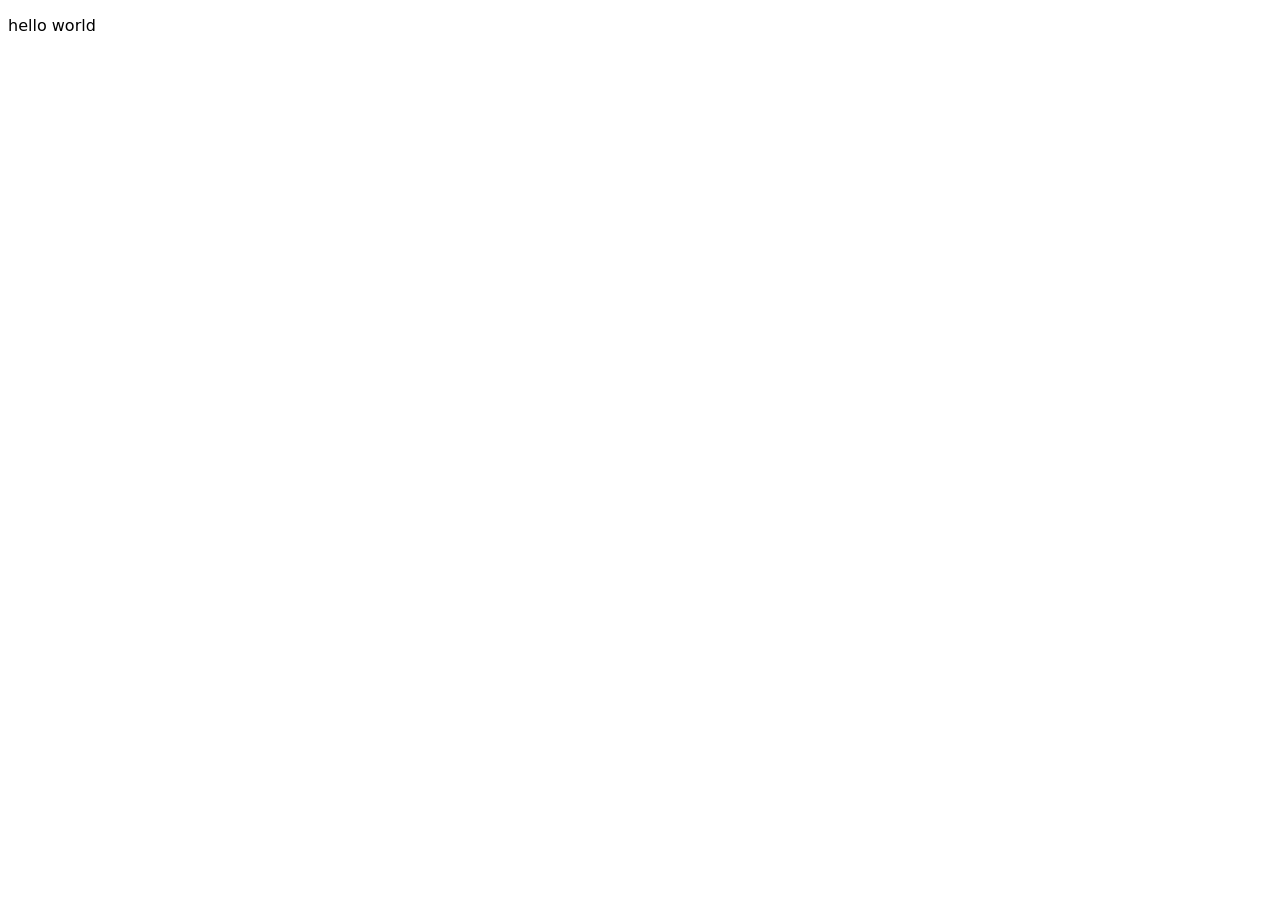
==== web/index.html @ 67cc37f2 "Initial setup: structure and portable launch" ====
<!DOCTYPE html>
<html lang="en">
<head>
    <meta charset="UTF-8">
    <meta name="viewport" content="width=device-width, initial-scale=1.0">
    <title>Folio</title>
    <script type="text/javascript" src="/eel.js"></script>
    <style>
        body{
            font-family: system-ui, -apple-system, BlinkMacSystemFont, 'Segoe UI', Roboto, Oxygen, Ubuntu, Cantarell, 'Open Sans', 'Helvetica Neue', sans-serif;
        }
    </style>
</head>
<body>
    <p>hello world</p>
</body>
</html>
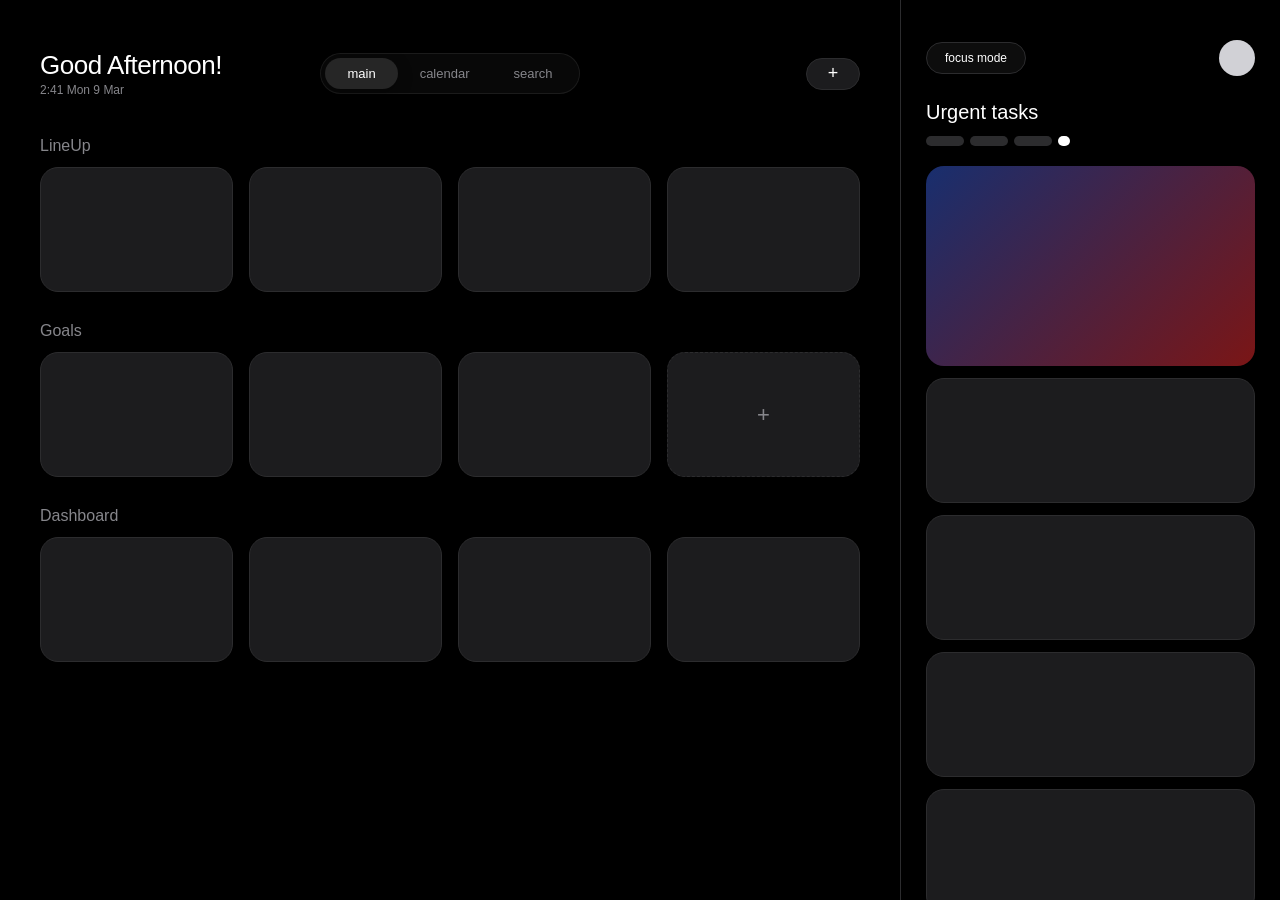
==== commit f2c4232e: "changes in python for better launch with extra exception handling, v1 of ui wireframes and assests a" ====
--- a/web/index.html
+++ b/web/index.html
@@ -3,15 +3,93 @@
 <head>
     <meta charset="UTF-8">
     <meta name="viewport" content="width=device-width, initial-scale=1.0">
-    <title>Folio</title>
-    <script type="text/javascript" src="/eel.js"></script>
-    <style>
-        body{
-            font-family: system-ui, -apple-system, BlinkMacSystemFont, 'Segoe UI', Roboto, Oxygen, Ubuntu, Cantarell, 'Open Sans', 'Helvetica Neue', sans-serif;
-        }
-    </style>
+    <title>TaskFlow</title>
+    <link rel="stylesheet" href="style.css">
 </head>
 <body>
-    <p>hello world</p>
+
+    <div class="app-layout">
+        <main class="content-view">
+            <header class="view-header">
+                <div class="header-left">
+                    <h1>Good Afternoon!</h1>
+                    <p class="timestamp">2:41 Mon 9 Mar</p>
+                </div>
+
+                <nav class="glass-nav-inline">
+                    <div class="nav-container">
+                        <a href="index.html" class="nav-item active">main</a>
+                        <a href="calendar.html" class="nav-item">calendar</a>
+                        <a href="search.html" class="nav-item">search</a>
+                    </div>
+                </nav>
+
+                <div class="header-right">
+                    <div class="new-btn">+</div>
+                </div>
+            </header>
+
+            <div class="dashboard-scroll-lock">
+                <section class="wireframe-section">
+                    <h3>LineUp</h3>
+                    <div class="grid-row lineup-grid">
+                        <div class="wire-card"></div>
+                        <div class="wire-card"></div>
+                        <div class="wire-card"></div>
+                        <div class="wire-card"></div>
+                    </div>
+                </section>
+
+                <section class="wireframe-section">
+                    <h3>Goals</h3>
+                    <div class="grid-row goals-grid">
+                        <div class="wire-card goal"></div>
+                        <div class="wire-card goal"></div>
+                        <div class="wire-card goal"></div>
+                        <div class="wire-card add-goal"><span>+</span></div>
+                    </div>
+                </section>
+
+                <section class="wireframe-section">
+                    <h3>Dashboard</h3>
+                    <div class="grid-row dashboard-grid">
+                        <div class="wire-card dash"></div>
+                        <div class="wire-card dash"></div>
+                        <div class="wire-card dash"></div>
+                        <div class="wire-card dash"></div>
+                    </div>
+                </section>
+            </div>
+        </main>
+
+        <aside class="sidebar-urgent">
+            <div class="sidebar-fixed-top">
+                <div class="top-row">
+                    <div class="focus-trigger">focus mode</div>
+                    <div class="user-avatar"></div>
+                </div>
+                <h2>Urgent tasks</h2>
+                <div class="filter-pills">
+                    <span class="pill"></span>
+                    <span class="pill"></span>
+                    <span class="pill"></span>
+                    <span class="pill white"></span>
+                </div>
+            </div>
+
+            <div class="sidebar-scroll-area">
+                <div class="urgent-stack">
+                    <div class="wire-card mesh-gradient"></div>
+                    <div class="wire-card"></div>
+                    <div class="wire-card"></div>
+                    <div class="wire-card"></div>
+                    <div class="wire-card"></div>
+                    <div class="wire-card"></div>
+                </div>
+            </div>
+        </aside>
+    </div>
+
+    <script src="/eel.js"></script>
 </body>
 </html>
--- a/web/style.css
+++ b/web/style.css
@@ -0,0 +1,335 @@
+/* 1. Define the fonts so they work on any device */
+@font-face {
+    font-family: 'SF Pro';
+    src: url('assets/fonts/SF-Pro-Display-Regular.otf');
+}
+
+@font-face {
+    font-family: 'Nothing Dot';
+    src: url('assets/fonts/nothing-font-5x7.ttf');
+}
+
+/* 1. DESIGN SYSTEM & VARIABLES */
+:root {
+    --font-main: 'SF Pro', -apple-system, BlinkMacSystemFont, sans-serif;
+    --font-accent: 'Nothing Dot', monospace;
+    
+    /* Colors */
+    --bg-black: #000000;
+    --bg-card: #1c1c1e;
+    --text-white: #ffffff;
+    --text-dim: #86868b;
+    --border-subtle: #2c2c2e;
+    
+    /* Animation & Shapes */
+    --transition-smooth: 0.4s cubic-bezier(0.4, 0, 0.2, 1);
+    --border-radius-apple: 18px;
+    --nav-height: 42px;
+}
+
+/* 2. RESET & BASE LAYOUT */
+* {
+    margin: 0;
+    padding: 0;
+    box-sizing: border-box;
+    -webkit-font-smoothing: antialiased;
+}
+
+body {
+    font-family: var(--font-main);
+    background-color: var(--bg-black);
+    color: var(--text-white);
+    height: 100vh;
+    width: 100vw;
+    overflow: hidden; /* Prevents whole-page bounce */
+}
+
+.app-layout {
+    display: flex;
+    height: 100vh;
+    width: 100vw;
+}
+
+/* 3. SHARED HEADER STRIP */
+.view-header {
+    display: flex;
+    justify-content: space-between;
+    align-items: center;
+    width: 100%;
+    margin-bottom: 30px;
+    padding: 10px 0;
+    flex-shrink: 0;
+}
+
+.header-left, .header-right { flex: 1; }
+.header-right { display: flex; justify-content: flex-end; }
+
+.view-header h1 { font-weight: 500; font-size: 26px; letter-spacing: -0.5px; }
+.timestamp { color: var(--text-dim); font-size: 12px; margin-top: 2px; }
+
+/* 4. LIQUID GLASS NAVIGATION (SLIDING PILL) */
+.glass-nav-inline {
+    background: rgba(255, 255, 255, 0.03);
+    backdrop-filter: blur(25px) saturate(180%);
+    -webkit-backdrop-filter: blur(25px) saturate(180%);
+    border: 1px solid rgba(255, 255, 255, 0.08);
+    border-radius: 40px;
+    padding: 4px;
+    display: flex;
+    align-items: center;
+}
+
+.nav-container { display: flex; gap: 0; }
+
+.nav-item {
+    text-decoration: none;
+    color: var(--text-dim);
+    font-size: 13px;
+    padding: 8px 22px;
+    border-radius: 30px;
+    transition: var(--transition-smooth);
+    text-transform: lowercase;
+}
+
+.nav-item.active {
+    background: rgba(255, 255, 255, 0.12);
+    color: var(--text-white);
+    box-shadow: 0 4px 15px rgba(0, 0, 0, 0.3);
+}
+
+.nav-item:hover:not(.active) { color: rgba(255, 255, 255, 0.8); }
+
+/* 5. NEW BUTTON (PILL) */
+.new-btn {
+    width: 54px;
+    height: 32px;
+    background: var(--bg-card);
+    border: 1px solid var(--border-subtle);
+    border-radius: 16px;
+    display: flex;
+    align-items: center;
+    justify-content: center;
+    font-size: 18px;
+    color: var(--text-white);
+    cursor: pointer;
+    transition: var(--transition-smooth);
+}
+
+.new-btn:hover { background: #2c2c2e; border-color: #3a3a3c; }
+
+/* 6. MAIN CONTENT AREA */
+.content-view {
+    flex: 1;
+    padding: 40px 40px 20px 40px;
+    display: flex;
+    flex-direction: column;
+    overflow: hidden; /* Content inside handles scrolling */
+}
+
+/* Dashboard View (Main) */
+.dashboard-scroll-lock {
+    display: flex;
+    flex-direction: column;
+    gap: 30px;
+    padding-bottom: 20px;
+}
+
+/* 7. CALENDAR GRID SYSTEM */
+.calendar-scroll-container {
+    flex: 1;
+    overflow-x: auto;
+    overflow-y: hidden;
+    display: flex;
+    margin-top: 10px;
+}
+
+/* Hide Scrollbars */
+.calendar-scroll-container::-webkit-scrollbar, 
+.sidebar-scroll-area::-webkit-scrollbar {
+    display: none;
+}
+
+.calendar-grid {
+    display: flex;
+    min-width: 100%;
+}
+
+.day-column {
+    flex: 0 0 160px; /* Width of each day column */
+    border-right: 1px solid rgba(255, 255, 255, 0.03);
+    display: flex;
+    flex-direction: column;
+}
+
+.day-label {
+    text-align: center;
+    padding: 10px 0 30px;
+    font-size: 11px;
+    color: var(--text-dim);
+    text-transform: uppercase;
+    letter-spacing: 1px;
+}
+
+.day-label span {
+    display: block;
+    font-size: 24px;
+    color: var(--text-white);
+    margin-top: 8px;
+    font-weight: 400;
+}
+
+.task-zone {
+    flex: 1;
+    position: relative;
+    padding: 0 8px;
+}
+
+.cal-task {
+    width: 100%;
+    min-height: unset;
+    border: none;
+    border-radius: 14px;
+    opacity: 0.85;
+    transition: opacity 0.3s ease;
+}
+
+.cal-task:hover { opacity: 1; }
+
+/* 8. GRID & CARDS (FOR MAIN) */
+.wireframe-section h3 { font-size: 16px; margin-bottom: 12px; font-weight: 400; color: var(--text-dim); }
+.grid-row { display: grid; grid-template-columns: repeat(4, 1fr); gap: 16px; }
+.wire-card { background: var(--bg-card); border: 1px solid var(--border-subtle); border-radius: var(--border-radius-apple); min-height: 125px; }
+.add-goal { display: flex; align-items: center; justify-content: center; border: 1px dashed var(--border-subtle); color: var(--text-dim); font-size: 22px; }
+
+/* 9. SIDEBAR (FIXED HEADER + SCROLLABLE BODY) */
+.sidebar-urgent {
+    width: 380px;
+    background: var(--bg-black);
+    border-left: 1px solid var(--border-subtle);
+    display: flex;
+    flex-direction: column;
+}
+
+.sidebar-fixed-top {
+    padding: 40px 25px 15px;
+    background: var(--bg-black);
+    z-index: 10;
+}
+
+.top-row { display: flex; justify-content: space-between; align-items: center; margin-bottom: 25px; }
+.focus-trigger { 
+    background: rgba(255, 255, 255, 0.05); 
+    padding: 8px 18px; 
+    border-radius: 20px; 
+    font-size: 12px; 
+    border: 1px solid var(--border-subtle);
+    font-family: var(--font-main);
+}
+
+.user-avatar { width: 36px; height: 36px; background: #d1d1d6; border-radius: 50%; }
+.sidebar-fixed-top h2 { font-weight: 400; font-size: 20px; margin-bottom: 12px; }
+.filter-pills { display: flex; gap: 6px; }
+.pill { width: 38px; height: 10px; border-radius: 5px; background: var(--border-subtle); }
+.pill.white { background: #fff; width: 12px; }
+
+.sidebar-scroll-area { flex: 1; overflow-y: auto; padding: 5px 25px 40px; }
+.urgent-stack { display: flex; flex-direction: column; gap: 12px; }
+.mesh-gradient { 
+    height: 200px; 
+    background: linear-gradient(135deg, #1e3a8a, #991b1b); 
+    opacity: 0.8; 
+    border: none;
+}
+
+/* SEARCH SPECIFIC LAYOUT */
+.search-main-zone {
+    flex: 1;
+    display: flex;
+    flex-direction: column;
+    justify-content: space-between;
+    padding-bottom: 20px;
+}
+
+.subject-grid {
+    display: grid;
+    grid-template-columns: repeat(7, 1fr); /* Matching the 7 columns in Figma */
+    gap: 15px;
+    margin-top: 60px;
+}
+
+.subject-card {
+    height: 200px; /* Tall vertical cards */
+    background: #444; /* Darker wireframe color */
+    border: none;
+    transition: var(--transition-smooth);
+}
+
+.subject-card:hover {
+    background: #555;
+    transform: translateY(-5px);
+}
+
+/* BOTTOM SEARCH BAR */
+.bottom-search-wrapper {
+    display: flex;
+    justify-content: center;
+    width: 100%;
+}
+
+.search-input {
+    width: 400px;
+    background: rgba(255, 255, 255, 0.08);
+    border: 1px solid var(--border-subtle);
+    border-radius: 40px;
+    padding: 18px 30px;
+    color: var(--text-white);
+    font-family: var(--font-main);
+    font-size: 15px;
+    outline: none;
+    backdrop-filter: blur(10px);
+    transition: var(--transition-smooth);
+}
+
+.search-input:focus {
+    width: 450px;
+    background: rgba(255, 255, 255, 0.12);
+    border-color: rgba(255, 255, 255, 0.2);
+}
+
+/* INFINITE SCROLL CONTAINER */
+.infinite-scroll-container {
+    width: 100%;
+    overflow: hidden; /* Hide the cards that are outside the view */
+    position: relative;
+    margin-top: 60px;
+}
+
+.subject-track {
+    display: flex;
+    gap: 15px;
+    width: max-content; /* Allows the track to be as wide as all cards combined */
+    animation: scrollInfinite 30s linear infinite;
+}
+
+/* Pause animation on hover for better UX */
+.subject-track:hover {
+    animation-play-state: paused;
+}
+
+@keyframes scrollInfinite {
+    0% {
+        transform: translateX(0);
+    }
+    100% {
+        /* Move the track left by half its width (one full set of cards) */
+        transform: translateX(calc(-50% - 7.5px)); /* 7.5px is half the gap */
+    }
+}
+
+.subject-card {
+    flex: 0 0 160px; /* Fixed width for cards */
+    height: 380px;
+    background: #444;
+    border: none;
+    border-radius: var(--border-radius-apple);
+}
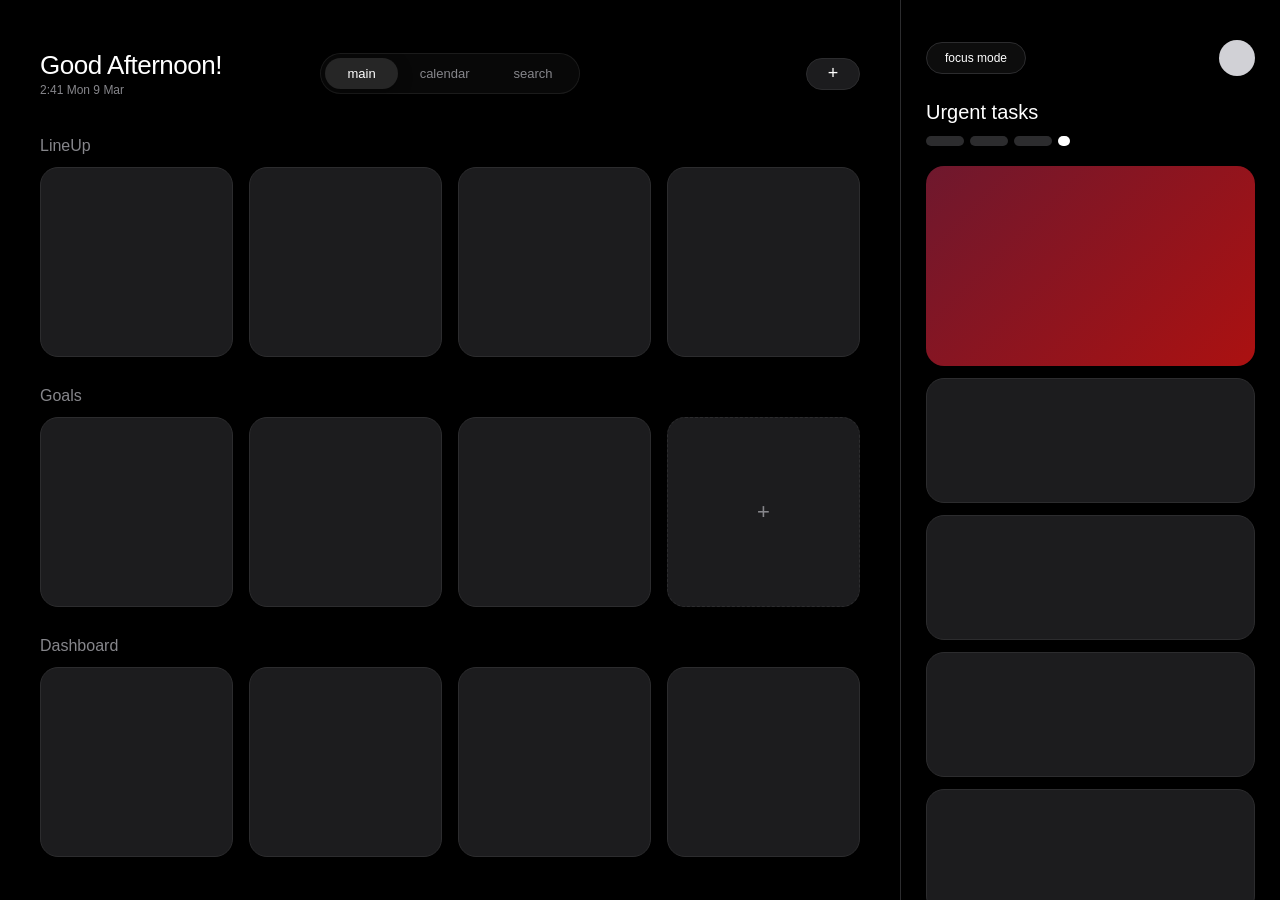
==== commit 1354bcb6: "cleaned up code for first review added more comments for better understanding" ====
--- a/web/index.html
+++ b/web/index.html
@@ -10,6 +10,7 @@
 
     <div class="app-layout">
         <main class="content-view">
+            <!-- Default header and navigation for all pages -->
             <header class="view-header">
                 <div class="header-left">
                     <h1>Good Afternoon!</h1>
@@ -28,7 +29,7 @@
                     <div class="new-btn">+</div>
                 </div>
             </header>
-
+            <!-- Main dashboard content -->
             <div class="dashboard-scroll-lock">
                 <section class="wireframe-section">
                     <h3>LineUp</h3>
@@ -61,7 +62,7 @@
                 </section>
             </div>
         </main>
-
+        <!-- Urgent tasks sidebar, consistent across all pages -->
         <aside class="sidebar-urgent">
             <div class="sidebar-fixed-top">
                 <div class="top-row">
--- a/web/style.css
+++ b/web/style.css
@@ -1,7 +1,7 @@
-/* 1. Define the fonts so they work on any device */
+
 @font-face {
     font-family: 'SF Pro';
-    src: url('assets/fonts/SF-Pro-Display-Regular.otf');
+    src: url('assets/fonts/SFPRODISPLAYREGULAR.OTF');
 }
 
 @font-face {
@@ -9,7 +9,7 @@
     src: url('assets/fonts/nothing-font-5x7.ttf');
 }
 
-/* 1. DESIGN SYSTEM & VARIABLES */
+/*  DESIGN SYSTEM & VARIABLES */
 :root {
     --font-main: 'SF Pro', -apple-system, BlinkMacSystemFont, sans-serif;
     --font-accent: 'Nothing Dot', monospace;
@@ -27,7 +27,7 @@
     --nav-height: 42px;
 }
 
-/* 2. RESET & BASE LAYOUT */
+/*  BASE LAYOUT */
 * {
     margin: 0;
     padding: 0;
@@ -50,7 +50,7 @@
     width: 100vw;
 }
 
-/* 3. SHARED HEADER STRIP */
+/*  HEADER STRIP */
 .view-header {
     display: flex;
     justify-content: space-between;
@@ -67,7 +67,7 @@
 .view-header h1 { font-weight: 500; font-size: 26px; letter-spacing: -0.5px; }
 .timestamp { color: var(--text-dim); font-size: 12px; margin-top: 2px; }
 
-/* 4. LIQUID GLASS NAVIGATION (SLIDING PILL) */
+/*  NAVIGATION */
 .glass-nav-inline {
     background: rgba(255, 255, 255, 0.03);
     backdrop-filter: blur(25px) saturate(180%);
@@ -99,7 +99,7 @@
 
 .nav-item:hover:not(.active) { color: rgba(255, 255, 255, 0.8); }
 
-/* 5. NEW BUTTON (PILL) */
+/*  NEW BUTTON */
 .new-btn {
     width: 54px;
     height: 32px;
@@ -117,7 +117,7 @@
 
 .new-btn:hover { background: #2c2c2e; border-color: #3a3a3c; }
 
-/* 6. MAIN CONTENT AREA */
+/*  MAIN CONTENT AREA */
 .content-view {
     flex: 1;
     padding: 40px 40px 20px 40px;
@@ -126,7 +126,7 @@
     overflow: hidden; /* Content inside handles scrolling */
 }
 
-/* Dashboard View (Main) */
+/* Dashboard View (Main) ---> Not scrollable unlike the sidebar*/
 .dashboard-scroll-lock {
     display: flex;
     flex-direction: column;
@@ -134,7 +134,7 @@
     padding-bottom: 20px;
 }
 
-/* 7. CALENDAR GRID SYSTEM */
+/*  CALENDAR GRID SYSTEM */
 .calendar-scroll-container {
     flex: 1;
     overflow-x: auto;
@@ -143,7 +143,7 @@
     margin-top: 10px;
 }
 
-/* Hide Scrollbars */
+/* Hide Scrollbars so it doesnt ruin the UI*/
 .calendar-scroll-container::-webkit-scrollbar, 
 .sidebar-scroll-area::-webkit-scrollbar {
     display: none;
@@ -193,15 +193,36 @@
     transition: opacity 0.3s ease;
 }
 
-.cal-task:hover { opacity: 1; }
-
-/* 8. GRID & CARDS (FOR MAIN) */
-.wireframe-section h3 { font-size: 16px; margin-bottom: 12px; font-weight: 400; color: var(--text-dim); }
-.grid-row { display: grid; grid-template-columns: repeat(4, 1fr); gap: 16px; }
-.wire-card { background: var(--bg-card); border: 1px solid var(--border-subtle); border-radius: var(--border-radius-apple); min-height: 125px; }
-.add-goal { display: flex; align-items: center; justify-content: center; border: 1px dashed var(--border-subtle); color: var(--text-dim); font-size: 22px; }
-
-/* 9. SIDEBAR (FIXED HEADER + SCROLLABLE BODY) */
+.cal-task:hover { opacity: 1; } /* hover animation for calendar tasks, not yet implemented*/
+
+/*  GRID & CARDS (FOR MAIN PAGE) */
+.wireframe-section h3 { 
+    font-size: 16px; 
+    margin-bottom: 12px; 
+    font-weight: 400; 
+    color: var(--text-dim); 
+}
+.grid-row {
+    display: grid; 
+    grid-template-columns: repeat(4, 1fr); 
+    gap: 16px; height:190px;
+}
+.wire-card { 
+    background: var(--bg-card); 
+    border: 1px solid var(--border-subtle); 
+    border-radius: var(--border-radius-apple); 
+    min-height: 125px; 
+}
+.add-goal { 
+    display: flex; 
+    align-items: center; 
+    justify-content: center; 
+    border: 1px dashed var(--border-subtle); 
+    color: var(--text-dim); 
+    font-size: 22px; 
+}
+
+/*  SIDEBAR (FIXED HEADER + SCROLLABLE BODY) */
 .sidebar-urgent {
     width: 380px;
     background: var(--bg-black);
@@ -236,10 +257,11 @@
 .urgent-stack { display: flex; flex-direction: column; gap: 12px; }
 .mesh-gradient { 
     height: 200px; 
-    background: linear-gradient(135deg, #1e3a8a, #991b1b); 
+    background: linear-gradient(135deg, #8a1e39, #d61515); 
     opacity: 0.8; 
     border: none;
 }
+
 
 /* SEARCH SPECIFIC LAYOUT */
 .search-main-zone {
@@ -252,21 +274,21 @@
 
 .subject-grid {
     display: grid;
-    grid-template-columns: repeat(7, 1fr); /* Matching the 7 columns in Figma */
+    grid-template-columns: repeat(7, 1fr); 
     gap: 15px;
     margin-top: 60px;
 }
 
 .subject-card {
-    height: 200px; /* Tall vertical cards */
-    background: #444; /* Darker wireframe color */
+    height: 200px; /* height of cards */
+    background: #444; /* Darker wireframe color for now*/
     border: none;
     transition: var(--transition-smooth);
 }
 
 .subject-card:hover {
     background: #555;
-    transform: translateY(-5px);
+    transform: translateY(-5px); /* Subtle lift on hover */
 }
 
 /* BOTTOM SEARCH BAR */
@@ -301,34 +323,19 @@
     width: 100%;
     overflow: hidden; /* Hide the cards that are outside the view */
     position: relative;
-    margin-top: 60px;
+    margin-top: 200px;
 }
 
 .subject-track {
     display: flex;
     gap: 15px;
     width: max-content; /* Allows the track to be as wide as all cards combined */
-    animation: scrollInfinite 30s linear infinite;
-}
-
-/* Pause animation on hover for better UX */
-.subject-track:hover {
-    animation-play-state: paused;
-}
-
-@keyframes scrollInfinite {
-    0% {
-        transform: translateX(0);
-    }
-    100% {
-        /* Move the track left by half its width (one full set of cards) */
-        transform: translateX(calc(-50% - 7.5px)); /* 7.5px is half the gap */
-    }
 }
 
 .subject-card {
     flex: 0 0 160px; /* Fixed width for cards */
-    height: 380px;
+    height: 200px;
+    margin-top: 5px;
     background: #444;
     border: none;
     border-radius: var(--border-radius-apple);
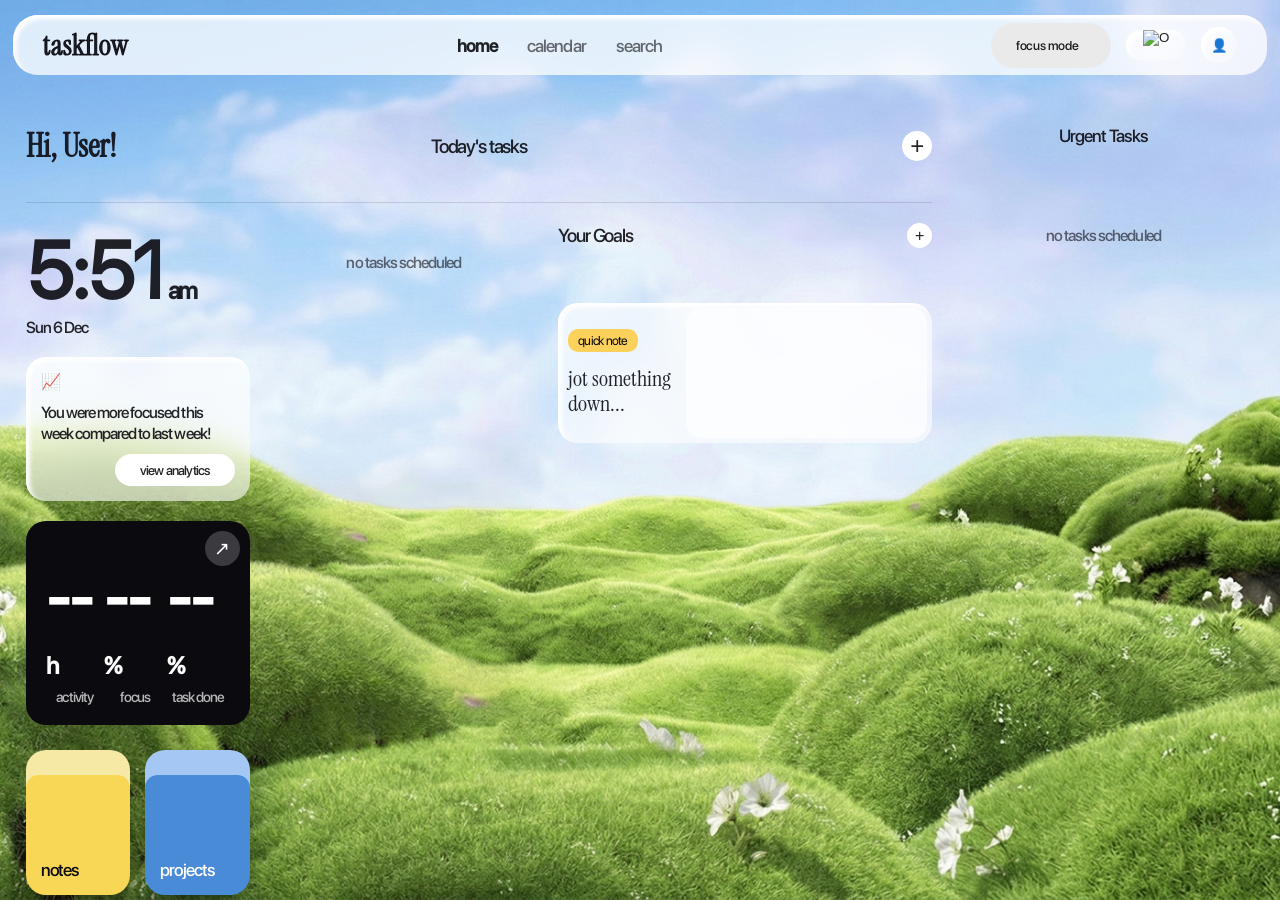
==== commit 5db7f967: "Update repository with completed development code" ====
--- a/web/index.html
+++ b/web/index.html
@@ -1,96 +1,386 @@
 <!DOCTYPE html>
-<html lang="en">
+<html lang="en" data-theme="light">
+
 <head>
     <meta charset="UTF-8">
     <meta name="viewport" content="width=device-width, initial-scale=1.0">
-    <title>TaskFlow</title>
-    <link rel="stylesheet" href="style.css">
+    <title>Taskflow</title>
+    <link rel="stylesheet" href="css/root.css">
+    <link rel="stylesheet" href="css/dashboard.css">
+    <script>
+        // Apply theme immediately before CSS loads to prevent flashbang
+        let savedTheme = localStorage.getItem('theme') || 'light';
+        document.documentElement.setAttribute('data-theme', savedTheme);
+    </script>
+    <script type="text/javascript" src="/eel.js"></script>
 </head>
+
 <body>
-
-    <div class="app-layout">
-        <main class="content-view">
-            <!-- Default header and navigation for all pages -->
-            <header class="view-header">
-                <div class="header-left">
-                    <h1>Good Afternoon!</h1>
-                    <p class="timestamp">2:41 Mon 9 Mar</p>
-                </div>
-
-                <nav class="glass-nav-inline">
-                    <div class="nav-container">
-                        <a href="index.html" class="nav-item active">main</a>
-                        <a href="calendar.html" class="nav-item">calendar</a>
-                        <a href="search.html" class="nav-item">search</a>
+    <!-- Top Navigation -->
+    <nav class="top-nav glassCard60" id="topNav">
+        <!-- Glow container to clip glow but not popups -->
+        <div class="nav-glow-container">
+            <div class="nav-glow" id="navGlow"></div>
+        </div>
+
+        <!-- Brand -->
+        <div class="brand instSerif" style="-webkit-text-stroke: 1.1px var(--textPrimary);">taskflow</div>
+
+        <!-- Center Tabs -->
+        <div class="nav-tabs sfMed">
+            <div class="tab active" onclick="switchView('home')">home</div>
+            <div class="tab" onclick="switchView('calendar')">calendar</div>
+            <div class="tab" onclick="switchView('search')">search</div>
+        </div>
+
+        <!-- Controls -->
+        <div class="nav-controls">
+            <!-- Focus Mode Pill -->
+            <button class="control-pill fmb" onclick="togglePopup('focusPopup', this)">
+                <span class="sfMed" style="font-size:0.8rem; letter-spacing:-0.4px;">focus mode</span>
+                <!-- Asset placeholder for dot matrix -->
+                <img src="assets/icons/focusdot.png" alt="" />
+            </button>
+
+            <!-- Dark Mode Toggle -->
+            <button class="theme-toggle glassCard60" onclick="toggleTheme()">
+                <img src="assets/icons/darkmode.png" alt="O" />
+            </button>
+
+            <!-- Profile -->
+            <button class="profile-btn glassCard60" onclick="togglePopup('profilePopup', this)">
+                👤
+            </button>
+        </div>
+    </nav>
+
+    <!-- Main Application Split -->
+    <main class="app-container">
+
+        <!-- Dynamic Left Area (Spans Columns 1-3) -->
+        <div class="dynamic-views">
+
+            <!-- HOME VIEW -->
+            <div id="homeView" class="view-panel active">
+                <!-- Header Greeting Row -->
+                <div class="home-header">
+                    <h1 class="instSerif greeting" id="greetingText">Hi, User!</h1>
+                    <h3 class="sfMed">Today's tasks</h3>
+                    <div class="add-btn-wrapper">
+                        <button class="add-btn" onclick="togglePopup('addPopup', this)">+</button>
+                        <div id="addPopup" class="popup-card glassCard90">
+                            <!-- Top Tabs and Close -->
+                            <div
+                                style="display:flex; justify-content:space-between; align-items:center; margin-bottom: 20px;">
+                                <div style="display:flex; gap: 20px; margin: 0 auto; padding-left:20px;" class="sfMed">
+                                    <span class="add-tab" id="add-tab-task" onclick="switchAddTab('task')"
+                                        style="cursor:pointer; color:var(--textPrimary); font-weight:bold; transition: 0.2s;">task</span>
+                                    <span class="add-tab" id="add-tab-goal" onclick="switchAddTab('goal')"
+                                        style="cursor:pointer; opacity:0.6; color:var(--textPrimary); transition: 0.2s;">goal</span>
+                                    <span class="add-tab" id="add-tab-project" onclick="switchAddTab('project')"
+                                        style="cursor:pointer; opacity:0.6; color:var(--textPrimary); transition: 0.2s;">project</span>
+                                </div>
+                            </div>
+
+                            <!-- JS INJECTS FORMS HERE -->
+                            <div id="addPopupContent"></div>
+                        </div>
                     </div>
-                </nav>
-
-                <div class="header-right">
-                    <div class="new-btn">+</div>
-                </div>
-            </header>
-            <!-- Main dashboard content -->
-            <div class="dashboard-scroll-lock">
-                <section class="wireframe-section">
-                    <h3>LineUp</h3>
-                    <div class="grid-row lineup-grid">
-                        <div class="wire-card"></div>
-                        <div class="wire-card"></div>
-                        <div class="wire-card"></div>
-                        <div class="wire-card"></div>
+                </div>
+
+                <!-- 3 Columns inside Home -->
+                <div class="home-grid">
+
+                    <!-- Col 1: Analytics -->
+                    <div class="col-analytics">
+                        <div class="clock-display">
+                            <span class="time-main sfReg" id="clockTime"></span><span class="time-ampm sfMed"
+                                id="clockAmPm"></span>
+                            <div class="date-sub" id="clockDate"></div>
+                        </div>
+
+                        <div class="glassCard60 analytics-card">
+                            <p class="chart-icon">📈</p>
+                            <p class="sfMed">You were more focused this week compared to last week!</p>
+                            <button class="btn-small sfMed" onclick="window.location.href='stats.html'">view
+                                analytics</button>
+                        </div>
+
+                        <div class="dark-stats-card sfMed">
+                            <button class="activity-btn-top-right"
+                                onclick="window.location.href='activity.html'">↗</button>
+                            <div class="stat"><span class="val" id="dashStatActivity">--<span
+                                        class="sym">h</span></span><span class="lbl">activity</span></div>
+                            <div class="stat"><span class="val" id="dashStatFocus">--<span
+                                        class="sym">%</span></span><span class="lbl">focus</span></div>
+                            <div class="stat"><span class="val" id="dashStatDone">--<span
+                                        class="sym">%</span></span><span class="lbl">task done</span></div>
+                        </div>
+
+                        <div class="mini-cards-row">
+                            <button class="mini-card card-yellow sfMed"
+                                onclick="window.location.href='notes.html'">notes</button>
+                            <button class="mini-card card-blue sfMed"
+                                onclick="window.location.href='projects.html'">projects</button>
+                        </div>
                     </div>
-                </section>
-
-                <section class="wireframe-section">
-                    <h3>Goals</h3>
-                    <div class="grid-row goals-grid">
-                        <div class="wire-card goal"></div>
-                        <div class="wire-card goal"></div>
-                        <div class="wire-card goal"></div>
-                        <div class="wire-card add-goal"><span>+</span></div>
+
+                    <!-- Col 2: Today's Tasks -->
+                    <div class="col-today">
+                        <div class="task-list" id="todayTaskList">
+                            <!-- Populated by JS -->
+                        </div>
                     </div>
-                </section>
-
-                <section class="wireframe-section">
-                    <h3>Dashboard</h3>
-                    <div class="grid-row dashboard-grid">
-                        <div class="wire-card dash"></div>
-                        <div class="wire-card dash"></div>
-                        <div class="wire-card dash"></div>
-                        <div class="wire-card dash"></div>
+
+                    <!-- Col 3: Goals -->
+                    <div class="col-goals">
+                        <div class="goals-header">
+                            <h3 class="sfMed" style="margin: 0;">Your Goals</h3>
+                            <button class="add-btn" onclick="togglePopup('addPopup', this); switchAddTab('goal');"
+                                style="width:25px;height:25px;font-size:1rem;">+</button>
+                        </div>
+                        <div class="goals-list" id="goalsList">
+                            <!-- Populated by JS -->
+                        </div>
+
+                        <div class="quick-note glassCard60">
+                            <div class="quick-note-left">
+                                <div class="note-pill sfReg" style="margin-left: 5px;">quick note</div>
+                                <div class="instSerif"
+                                    style="font-size:1.4rem; color:var(--textPrimary); line-height:1.1; padding-left: 5px;">
+                                    jot
+                                    something<br>down...</div>
+                            </div>
+                            <textarea class="sfReg" placeholder=""
+                                onkeydown="if(event.key === 'Enter') { event.preventDefault(); if(this.value.trim()){ if(window.eel){eel.add_global_note(this.value.trim())();} this.value=''; this.blur(); alert('Note saved!'); } }"></textarea>
+                        </div>
                     </div>
-                </section>
-            </div>
-        </main>
-        <!-- Urgent tasks sidebar, consistent across all pages -->
-        <aside class="sidebar-urgent">
-            <div class="sidebar-fixed-top">
-                <div class="top-row">
-                    <div class="focus-trigger">focus mode</div>
-                    <div class="user-avatar"></div>
-                </div>
-                <h2>Urgent tasks</h2>
-                <div class="filter-pills">
-                    <span class="pill"></span>
-                    <span class="pill"></span>
-                    <span class="pill"></span>
-                    <span class="pill white"></span>
-                </div>
-            </div>
-
-            <div class="sidebar-scroll-area">
-                <div class="urgent-stack">
-                    <div class="wire-card mesh-gradient"></div>
-                    <div class="wire-card"></div>
-                    <div class="wire-card"></div>
-                    <div class="wire-card"></div>
-                    <div class="wire-card"></div>
-                    <div class="wire-card"></div>
-                </div>
+
+                </div>
+            </div>
+
+            <!-- CALENDAR VIEW -->
+            <div id="calendarView" class="view-panel">
+                <div class="calendar-header sfReg" id="calHeader">
+                    <!-- 7 Days injected via JS -->
+                </div>
+                <div class="calendar-grid" id="calGrid">
+                    <!-- Absolute positioned tasks -->
+                </div>
+            </div>
+
+            <!-- SEARCH VIEW -->
+            <div id="searchView" class="view-panel">
+                <div class="search-carousel" id="searchCarousel">
+                    <!-- Horizontal scroll task cards -->
+                </div>
+                <div class="search-bar-wrapper">
+                    <input type="text" class="glass-search instSerif" placeholder="Start Typing..." />
+                </div>
+            </div>
+
+        </div>
+
+        <!-- Persistent Sidebar (Spans Column 4) -->
+        <aside class="right-sidebar">
+            <h3 class="sfMed sidebar-title">Urgent Tasks</h3>
+            <div class="filter-pills" id="filterPills">
+                <!-- Injected filter pills from categories -->
+            </div>
+
+            <div class="urgent-task-list" id="urgentTaskList">
+                <!-- Urgent glass cards -->
             </div>
         </aside>
+
+    </main>
+
+    <!-- The script binds popups, theme toggling, and data mapping -->
+    <script>
+        window.onerror = function (msg, url, lineNo, columnNo, error) {
+            alert("JS Error: " + msg + " at line " + lineNo);
+            console.error(error);
+        };
+        window.addEventListener('unhandledrejection', function (event) {
+            alert("Promise Rejection: " + event.reason);
+        });
+    </script>
+    <div id="focusPopup" class="popup-card glassCard90" style="width: 280px; position: fixed;">
+        <div style="display:flex; justify-content:space-between; align-items:center; margin-bottom: 15px;">
+            <span class="instSerif" style="font-size: 1.4rem; color: var(--textPrimary); -webkit-text-stroke: 0.5px;">focus mode</span>
+        </div>
+        <div style="margin-bottom: 15px;">
+            <span class="popup-lbl sfReg">name</span>
+            <input type="text" id="focusName" class="glass-input sfReg" required>
+        </div>
+        <div style="margin-bottom: 15px;">
+            <span class="popup-lbl sfReg">category</span>
+            <div id="focusCategorySpace" style="margin-top: 5px;"></div>
+        </div>
+        <div style="margin-bottom: 20px; display:flex; align-items:center; gap: 10px;">
+            <div style="flex:1;">
+                <span class="popup-lbl sfReg">duration</span>
+                <input type="number" id="focusDuration" class="glass-input sfReg" style="width: 80px;" required>
+            </div>
+            <span class="sfReg" style="color:var(--textPrimary); margin-top:20px;">mins</span>
+        </div>
+        <div style="display:flex; justify-content:flex-end;">
+            <button class="btn-blue sfMed" onclick="startFocusSession()">start</button>
+        </div>
     </div>
 
-    <script src="/eel.js"></script>
+    <div id="profilePopup" class="popup-card glassCard90" style="width: 250px; position: fixed;">
+        <div id="profileUsername" class="sfMed" style="font-size: 1.4rem; color: var(--textPrimary); margin-bottom: 10px;">Username</div>
+        <div style="margin-bottom: 20px;">
+            <label for="energySlider" class="sfReg" style="font-size: 0.8rem; color: var(--textSecondary); display:flex; justify-content:space-between;">
+                <span>Energy Level</span>
+                <span id="energyLabel" style="color:var(--pillColor2);">Med</span>
+            </label>
+            <input type="range" id="energySlider" min="1" max="3" value="2" class="custom-slider" style="width:100%; margin-top:5px; accent-color:var(--pillColor2);" onchange="updateEnergyLevel(this.value)" oninput="updateEnergyLabel(this.value)">
+        </div>
+        <div style="display:flex; flex-direction:column; gap:15px; margin-bottom: 25px;">
+            <div style="display:flex; align-items:center; gap: 8px; cursor:pointer; color:var(--textPrimary);" class="sfReg" onclick="window.location.href='stats.html'">
+                <span>your data</span>
+                <span style="opacity:0.6; font-size:1.1rem; border: 1px dashed var(--textPrimary); border-radius:50%; width:18px; height:18px; display:flex; align-items:center; justify-content:center;">→</span>
+            </div>
+            <div style="display:flex; align-items:center; gap: 8px; cursor:pointer; color:var(--textPrimary);" class="sfReg" onclick="window.location.href='activity.html'">
+                <span>activity</span>
+                <span style="opacity:0.6; font-size:1.1rem; border: 1px dashed var(--textPrimary); border-radius:50%; width:18px; height:18px; display:flex; align-items:center; justify-content:center;">→</span>
+            </div>
+            <div style="display:flex; align-items:center; gap: 8px; cursor:pointer; color:var(--textPrimary);" class="sfReg" onclick="confirmResetProfile()">
+                <span>reset profile</span>
+                <span style="opacity:0.6; font-size:1.1rem; border: 1px dashed var(--textPrimary); border-radius:50%; width:18px; height:18px; display:flex; align-items:center; justify-content:center;">→</span>
+            </div>
+        </div>
+        <div style="display:flex; justify-content:center;">
+            <button class="btn-blue sfMed" style="padding: 10px 25px; font-size: 1.1rem;" onclick="window.location.href='about.html'">about us</button>
+        </div>
+    </div>
+
+    <script src="js/dashboard.js"></script>
+    <script>
+        function toggleTheme() {
+            const html = document.documentElement;
+            let newTheme = html.getAttribute('data-theme') === 'light' ? 'dark' : 'light';
+            html.setAttribute('data-theme', newTheme);
+            localStorage.setItem('theme', newTheme); // Instant sync to browser
+            if (window.eel) {
+                try { eel.set_theme(newTheme)(); } catch (e) { } // Sync to Python if possible
+            }
+        }
+        function togglePopup(id, btnElement) {
+            const popup = document.getElementById(id);
+            const allPopups = ['addPopup', 'focusPopup', 'profilePopup'];
+
+            // Force Mutex: Close all others
+            allPopups.forEach(pid => {
+                if (pid !== id) {
+                    const p = document.getElementById(pid);
+                    if (p && p.classList.contains('show')) p.classList.remove('show');
+                    if (pid === 'addPopup') {
+                        const btn = document.querySelector('.add-btn');
+                        if (btn) btn.classList.remove('active-rot');
+                    }
+                }
+            });
+
+            if (id === 'addPopup') {
+                const btn = btnElement || document.querySelector('.add-btn');
+                if (popup.classList.contains('show')) {
+                    popup.classList.remove('show');
+                    if (btn.classList.contains('add-btn')) btn.classList.remove('active-rot');
+                } else {
+                    popup.classList.add('show');
+                    if (btn.classList.contains('add-btn')) btn.classList.add('active-rot');
+
+                    // If no explicit tab is active, default to task
+                    if (!document.querySelector('.add-tab[style*="opacity: 1"]')) {
+                        if (typeof switchAddTab === 'function') switchAddTab('task');
+                    }
+
+                    // Dynamic Anchoring based on which + button was pressed
+                    if (btn) {
+                        const rect = btn.getBoundingClientRect();
+                        popup.style.position = 'fixed'; // detach from relative parents
+                        if (btn.style.width === '25px') { // The small goals + button
+                            popup.style.top = (rect.bottom + 10) + 'px';
+                            popup.style.left = (rect.left - 240) + 'px';
+                            popup.style.right = 'auto';
+                        } else { // The main top + button
+                            popup.style.top = (rect.bottom + 10) + 'px';
+                            popup.style.left = (rect.right - 280) + 'px';
+                            popup.style.right = 'auto';
+                        }
+                    }
+                }
+            } else if (id === 'focusPopup' || id === 'profilePopup') {
+                if (popup.classList.contains('show')) {
+                    popup.classList.remove('show');
+                } else {
+                    popup.classList.add('show');
+                    if (btnElement) {
+                        const rect = btnElement.getBoundingClientRect();
+                        popup.style.position = 'fixed';
+                        popup.style.top = (rect.bottom + 15) + 'px';
+                        // Keep it on the right side
+                        popup.style.right = (window.innerWidth - rect.right) + 'px';
+                        popup.style.left = 'auto';
+                    }
+                }
+            } else {
+                popup.classList.toggle('show');
+            }
+        }
+
+        // Global click-out listeners
+        document.addEventListener('click', (e) => {
+            ['profilePopup', 'focusPopup'].forEach(id => {
+                const popup = document.getElementById(id);
+                // Also ignore clicks on the buttons that toggled it.
+                // We use `.closest` to catch clicks on inner elements of the trigger button.
+                if (popup && popup.classList.contains('show')) {
+                    const isClickInsidePopup = popup.contains(e.target);
+                    // The triggers are bound to onclick="togglePopup('id')"
+                    const isClickOnTrigger = e.target.closest(`[onclick*="'${id}'"]`);
+                    if (!isClickInsidePopup && !isClickOnTrigger) {
+                        popup.classList.remove('show');
+                    }
+                }
+            });
+        });
+
+        function confirmResetProfile() {
+            document.getElementById('resetProfileModal').style.display = 'flex';
+        }
+
+        async function doResetProfile() {
+            if (window.eel) {
+                await eel.nuke_data()();
+                window.location.href = "onboarding.html";
+            }
+        }
+    </script>
+
+    <!-- Reset Confirmation Modal -->
+    <div class="modal-overlay" id="resetProfileModal"
+        style="position:fixed; top:0; left:0; width:100%; height:100%; background:rgba(0,0,0,0.5); backdrop-filter:blur(15px); display:none; justify-content:center; align-items:center; z-index:1000;">
+        <div class="modal-card sfReg"
+            style="background:var(--glassBColor); border:1px solid rgba(255,255,255,0.2); border-radius:20px; padding:30px; text-align:center; color:var(--textPrimary); box-shadow:0 10px 30px rgba(0,0,0,0.2); max-width:400px;">
+            <div style="font-size: 2rem; margin-bottom: 10px;">⚠️</div>
+            <div style="font-size: 1.2rem; margin-bottom: 15px;" class="sfMed">Reset your profile?</div>
+            <div style="font-size: 0.9rem; color: var(--textSecondary); margin-bottom: 20px; line-height: 1.5;">
+                This will permanently delete all your tasks, goals, projects, and focus statistics. You will be
+                redirected to the onboarding setup.
+            </div>
+            <div style="display:flex; gap: 15px; justify-content: center;">
+                <button onclick="document.getElementById('resetProfileModal').style.display='none'"
+                    style="padding:10px 20px; border-radius:20px; background:transparent; color:var(--textPrimary); border:1px solid rgba(255,255,255,0.3); cursor:pointer;">Cancel</button>
+                <button onclick="doResetProfile()"
+                    style="padding:10px 20px; border-radius:20px; background:rgba(238,82,82,0.8); color:white; border:none; cursor:pointer;">Reset
+                    Profile</button>
+            </div>
+        </div>
+    </div>
 </body>
+
 </html>
--- a/web/css/root.css
+++ b/web/css/root.css
@@ -0,0 +1,209 @@
+/* root.css */
+
+/* 1. FONT-FACE DEFINITIONS */
+@font-face {
+    font-family: 'SFProMedium';
+    src: url('../assets/fonts/SFPRODISPLAYMEDIUM.OTF') format('opentype');
+}
+
+@font-face {
+    font-family: 'SFProRegular';
+    src: url('../assets/fonts/SFPRODISPLAYREGULAR.OTF') format('opentype');
+}
+
+@font-face {
+    font-family: 'SFProBold';
+    src: url('../assets/fonts/SFPRODISPLAYBOLD.OTF') format('opentype');
+}
+
+@font-face {
+    font-family: 'InstrumentSerif';
+    src: url('../assets/fonts/InstrumentSerif-Regular.ttf') format('truetype');
+}
+
+@font-face {
+    font-family: 'NothingFont';
+    src: url('../assets/fonts/nothing-font-5x7.ttf') format('truetype');
+}
+
+/* 2. CORE VARIABLES */
+:root {
+    /* Typography Engines */
+    --sfMed: 'SFProMedium', -apple-system, sans-serif;
+    --sfReg: 'SFProRegular', -apple-system, sans-serif;
+    --sfBold: 'SFProBold', -apple-system, sans-serif;
+    --instSerif: 'InstrumentSerif', serif;
+    --dotFont: 'NothingFont', monospace;
+
+    /* Spacing Specs */
+    --sfLetterSpacing: -0.06em;
+    --dotLetterSpacing: -0.06em;
+
+    /* Vibrant Subject Color Pool (Randomly assigned at creation) */
+    --pillColor1: #ee5252;
+    /* Vibrant Coral */
+    --pillColor2: #e09c1c;
+    /* Bright Amber */
+    --pillColor3: #1dc8b7;
+    /* Fresh Teal */
+    --pillColor4: #4AC9FF;
+    /* Sky Blue */
+    --pillColor5: #795ef3;
+    /* Electric Violet */
+    --pillColor6: #e7458e;
+    /* Hot Pink */
+    --pillColor7: #2fcc8e;
+    /* Emerald Mint */
+    --pillColor8: #8ed51b;
+    /* Neon Lime */
+
+    /* Base Palette */
+    --whitePure: #FFFFFF;
+    --blackTint: #0A0A0F;
+
+    /* Responsive Blur */
+    --glassBlur: 0.9375rem;
+    /* ~15px equivalent */
+}
+
+/* 3. THEME VARIANTS */
+[data-theme="light"] {
+    --bgImage: url('../assets/images/bglight.png');
+
+    /* Text Colors */
+    --textPrimary: rgba(10, 10, 15, 0.9);
+    --textSecondary: rgba(10, 10, 15, 0.6);
+    --textInverse: #FFFFFF;
+    --stf: rgb(224, 224, 224);
+
+    /* Glass Type A (60% Opacity + White Inner Shadow) */
+    --glassAColor: rgba(255, 255, 255, 0.6);
+    --glassAShadow: inset 4px 4px 4px 0px rgba(255, 255, 255, 1);
+
+    /* Glass Type B (90% Opacity) */
+    --glassBColor: rgba(255, 255, 255, 0.77);
+    --taskbg: rgb(255, 255, 255);
+
+    --accentBlue: #007aff;
+    --navGlowColor: #ffffff;
+    /* Tunable glow color for light mode */
+}
+
+[data-theme="dark"] {
+    --bgImage: url('../assets/images/bgdark.png');
+
+    /* Text Colors */
+    --textPrimary: rgba(255, 255, 255, 0.95);
+    --textSecondary: rgba(255, 255, 255, 0.5);
+    --textInverse: #0A0A0F;
+    --stf: rgb(66, 66, 66);
+
+    /* Glass Type A (60% Opacity + Subtle Inner Shadow) */
+    --glassAColor: rgba(10, 10, 15, 0.6);
+    --glassAShadow: inset 4px 4px 4px 0px rgba(255, 255, 255, 0.05);
+
+    /* Glass Type B (90% Opacity) */
+    --glassBColor: rgba(10, 10, 15, 0.9);
+    --taskbg: rgb(10, 10, 15);
+
+    --accentBlue: #60A5FA;
+    --navGlowColor: #4f3e9259;
+    /* Tunable glow color for dark mode */
+}
+
+/* 4. UTILITY CLASSES */
+
+/* Typography */
+.sfMed {
+    font-family: var(--sfMed);
+    letter-spacing: var(--sfLetterSpacing);
+    font-weight: 500;
+}
+
+.sfReg {
+    font-family: var(--sfReg);
+    letter-spacing: var(--sfLetterSpacing);
+    font-weight: 400;
+}
+
+.instSerif {
+    font-family: var(--instSerif);
+}
+
+.dotFont {
+    font-family: var(--dotFont);
+    letter-spacing: var(--dotLetterSpacing);
+}
+
+/* Dynamic Pill Backgrounds */
+.pill1 {
+    background-color: var(--pillColor1);
+}
+
+.pill2 {
+    background-color: var(--pillColor2);
+}
+
+.pill3 {
+    background-color: var(--pillColor3);
+}
+
+.pill4 {
+    background-color: var(--pillColor4);
+}
+
+.pill5 {
+    background-color: var(--pillColor5);
+}
+
+.pill6 {
+    background-color: var(--pillColor6);
+}
+
+.pill7 {
+    background-color: var(--pillColor7);
+}
+
+.pill8 {
+    background-color: var(--pillColor8);
+}
+
+/* Glass Components (No Borders) */
+.glassCard60 {
+    background: var(--glassAColor);
+    backdrop-filter: blur(var(--glassBlur));
+    -webkit-backdrop-filter: blur(var(--glassBlur));
+    box-shadow: var(--glassAShadow);
+    border-radius: 1.25rem;
+    color: var(--textPrimary);
+    border: none;
+}
+
+.glassCard90 {
+    background: var(--glassBColor);
+    backdrop-filter: blur(var(--glassBlur));
+    -webkit-backdrop-filter: blur(var(--glassBlur));
+    border-radius: 1.25rem;
+    color: var(--textPrimary);
+    border: none;
+}
+
+/* 5. GLOBAL RESET */
+* {
+    margin: 0;
+    padding: 0;
+    box-sizing: border-box;
+    -webkit-font-smoothing: antialiased;
+}
+
+body {
+    background-image: var(--bgImage);
+    background-size: cover;
+    background-position: center;
+    background-attachment: fixed;
+    height: 100vh;
+    width: 100vw;
+    overflow: hidden;
+    font-family: var(--sfReg);
+    color: var(--textPrimary);
+}
--- a/web/css/dashboard.css
+++ b/web/css/dashboard.css
@@ -0,0 +1,949 @@
+/* dashboard.css */
+
+body {
+    overflow: hidden;
+    margin: 0;
+    padding: 0;
+    position: relative;
+    z-index: 0;
+    background-image: url('../assets/images/bglight.png') !important;
+    background-size: cover;
+    background-position: center;
+}
+
+/* Global Transition for Theme Colors */
+body * {
+    transition-property: background-color, color, border-color, box-shadow;
+    transition-duration: 1.2s;
+    transition-timing-function: ease-in-out;
+}
+
+/* Background Crossfade Trick */
+body::before {
+    content: '';
+    position: fixed;
+    top: 0;
+    left: 0;
+    right: 0;
+    bottom: 0;
+    background-image: linear-gradient(rgba(0, 0, 0, 0.73), rgba(0, 0, 0, 0.73)), url('../assets/images/bgdark.png') !important;
+    background-size: cover;
+    background-position: center;
+    opacity: 0;
+    transition: opacity 1.2s ease-in-out;
+    z-index: -1;
+    pointer-events: none;
+}
+
+[data-theme="dark"] body::before {
+    opacity: 1;
+}
+
+/* Base Top Navigation */
+.top-nav {
+    position: fixed;
+    top: 15px;
+    left: 1%;
+    width: 98%;
+    height: 60px;
+    background: var(--glassBColor);
+    backdrop-filter: blur(var(--glassBlur));
+    -webkit-backdrop-filter: blur(var(--glassBlur));
+    border-radius: 25px;
+    display: flex;
+    align-items: center;
+    justify-content: space-between;
+    padding: 0 30px;
+    box-shadow: var(--glassAShadow);
+    z-index: 100;
+}
+
+.nav-glow-container {
+    position: absolute;
+    top: 0;
+    left: 0;
+    right: 0;
+    bottom: 0;
+    border-radius: 30px;
+    overflow: hidden;
+    pointer-events: none;
+    z-index: 1;
+}
+
+.nav-glow {
+    position: absolute;
+    width: 200px;
+    height: 200px;
+    background: radial-gradient(circle, var(--navGlowColor) 0%, transparent 70%);
+    border-radius: 50%;
+    pointer-events: none;
+    transform: translate(-50%, -50%);
+    opacity: 0;
+    transition: opacity 0.3s ease;
+    mix-blend-mode: overlay;
+}
+
+.top-nav:hover .nav-glow {
+    opacity: 1;
+}
+
+.brand {
+    font-size: 1.8rem;
+    color: var(--textPrimary);
+    -webkit-text-stroke: 0.5px currentColor;
+    z-index: 2;
+}
+
+.nav-tabs {
+    display: flex;
+    gap: 30px;
+    z-index: 2;
+}
+
+.nav-tabs .tab {
+    cursor: pointer;
+    font-size: 1.1rem;
+    color: var(--textSecondary);
+    transition: color 0.2s ease, font-weight 0.2s ease;
+}
+
+.nav-tabs .tab.active,
+.nav-tabs .tab:hover {
+    color: var(--textPrimary);
+    font-weight: 600;
+}
+
+.nav-controls {
+    display: flex;
+    align-items: center;
+    gap: 15px;
+    z-index: 2;
+    position: relative;
+}
+
+/* Control buttons using Glass B from root */
+.control-pill {
+    padding: 15px 25px;
+    border-radius: 25px;
+    border: none;
+    display: flex;
+    align-items: center;
+    gap: 8px;
+    cursor: pointer;
+    background: #eaeaea;
+    color: #1d1d1d;
+    transition: transform 0.2s;
+}
+
+.control-pill:hover {
+    transform: scale(1.05);
+}
+
+.theme-toggle {
+    width: 60px;
+    height: 30px;
+    border-radius: 15px;
+    border: none;
+    position: relative;
+    cursor: pointer;
+    background: transparent;
+    display: flex;
+    justify-content: center;
+    align-items: center;
+}
+
+.theme-toggle img {
+    height: 100%;
+}
+
+.profile-btn {
+    width: 36px;
+    height: 36px;
+    border-radius: 50%;
+    border: none;
+    display: flex;
+    align-items: center;
+    justify-content: center;
+    cursor: pointer;
+    background: transparent;
+    color: #e0b01c;
+    /* Kept yellow profile accent */
+}
+
+/* Popups and Animations */
+@keyframes popupBounce {
+    0% {
+        transform: scale(0.8) translateY(-20px);
+        opacity: 0;
+    }
+
+    70% {
+        transform: scale(1.03) translateY(3px);
+        opacity: 1;
+    }
+
+    100% {
+        transform: scale(1) translateY(0);
+        opacity: 1;
+    }
+}
+
+@keyframes centerBounce {
+    0% {
+        transform: translate(-50%, -50%) scale(0.8) translateY(-20px);
+        opacity: 0;
+    }
+
+    70% {
+        transform: translate(-50%, -50%) scale(1.02) translateY(3px);
+        opacity: 1;
+    }
+
+    100% {
+        transform: translate(-50%, -50%) scale(1) translateY(0);
+        opacity: 1;
+    }
+}
+
+.popup-card {
+    position: absolute;
+    top: 60px;
+    right: 0;
+    width: 280px;
+    padding: 25px;
+    border-radius: 25px;
+    flex-direction: column;
+    z-index: 1000;
+    opacity: 0;
+    pointer-events: none;
+    transform: scale(0.8) translateY(-20px);
+    transition: opacity 0.3s ease, transform 0.3s ease;
+    display: flex;
+    background: var(--glassBColor);
+    backdrop-filter: blur(var(--glassBlur));
+    -webkit-backdrop-filter: blur(var(--glassBlur));
+    border: none;
+}
+
+.popup-card.show {
+    opacity: 1;
+    pointer-events: auto;
+    animation: popupBounce 0.5s cubic-bezier(0.175, 0.885, 0.32, 1.275) forwards;
+}
+
+/* Base styles for fields inside popups */
+.popup-lbl {
+    font-size: 0.9rem;
+    color: var(--textSecondary);
+    margin-bottom: 8px;
+    display: block;
+}
+
+.glass-input {
+    background: var(--glassAColor);
+    border: none;
+    border-radius: 12px;
+    padding: 10px 15px;
+    width: 100%;
+    color: var(--textPrimary);
+    outline: none;
+    font-family: inherit;
+    box-sizing: border-box;
+}
+
+.glass-input:focus {
+    box-shadow: inset 2px 2px 5px rgba(0, 0, 0, 0.05);
+}
+
+/* Blue Action Buttons */
+.btn-blue {
+    background: #007aff;
+    color: white;
+    border: none;
+    border-radius: 20px;
+    padding: 6px 20px;
+    cursor: pointer;
+    font-weight: 500;
+    transition: background 0.2s, transform 0.2s;
+}
+
+.btn-blue:hover {
+    background: #0060d0;
+    transform: scale(1.05);
+}
+
+/* Add Popup Specifics (Relative) */
+#addPopup {
+    top: 45px;
+    right: 0;
+    transform: scale(0.8) translateY(-20px);
+    position: absolute;
+    width: 450px;
+    padding: 30px;
+    border-radius: 25px;
+    gap: 15px;
+}
+
+#addPopup.show {
+    animation: popupBounce 0.5s cubic-bezier(0.175, 0.885, 0.32, 1.275) forwards;
+}
+
+#focusPopup {
+    right: 70px;
+}
+
+.custom-slider {
+    -webkit-appearance: none;
+    appearance: none;
+    height: 4px;
+    background: var(--textSecondary);
+    outline: none;
+    border-radius: 2px;
+}
+
+.custom-slider::-webkit-slider-thumb {
+    -webkit-appearance: none;
+    appearance: none;
+    width: 14px;
+    height: 14px;
+    border-radius: 50%;
+    background: #007aff;
+    cursor: pointer;
+    box-shadow: 0 0 5px rgba(0, 122, 255, 0.5);
+}
+
+/* Main Split View */
+.app-container {
+    padding-top: 90px;
+    height: 100vh;
+    display: grid;
+    grid-template-columns: 3fr 1fr;
+    gap: 20px;
+    padding-left: 2%;
+    padding-right: 2%;
+    padding-bottom: 0%;
+    transition: grid-template-columns 0.4s ease;
+}
+
+body.hide-sidebar .app-container {
+    grid-template-columns: 1fr;
+}
+
+body.hide-sidebar .right-sidebar {
+    display: none;
+}
+
+.dynamic-views {
+    position: relative;
+    width: 100%;
+    height: 100%;
+}
+
+.view-panel {
+    position: absolute;
+    top: 0;
+    left: 0;
+    right: 0;
+    bottom: 0;
+    opacity: 0;
+    pointer-events: none;
+    transition: opacity 0.4s ease;
+    display: flex;
+    flex-direction: column;
+}
+
+.view-panel.active {
+    opacity: 1;
+    pointer-events: auto;
+}
+
+/* ----- Sidebar --------------------------------------------------------------------------------------------------------------- */
+.right-sidebar {
+    height: 100%;
+    display: flex;
+    flex-direction: column;
+    min-height: 100%;
+}
+
+.sidebar-title {
+    color: var(--textPrimary);
+    font-size: 1.1rem;
+    margin-bottom: 15px;
+    margin-top: 35px;
+    text-align: center;
+}
+
+.filter-pills {
+    display: flex;
+    flex-wrap: wrap;
+    gap: 8px;
+    justify-content: center;
+    margin-bottom: 35px;
+}
+
+.filter-pill {
+    padding: 4px 10px;
+    border-radius: 12px;
+    font-size: 0.8rem;
+    color: var(--whitePure);
+    cursor: pointer;
+    border: none;
+}
+
+.urgent-task-list {
+    flex: 1;
+    overflow-y: auto;
+    display: flex;
+    flex-direction: column;
+    gap: 0px;
+    padding-right: 0px;
+    min-height: 0;
+    border-radius: 20px;
+}
+
+.urgent-task-list::-webkit-scrollbar {
+    display: none;
+}
+
+/* ----- Home Component layout ------------------------------------------------------------------------------------------------- */
+.home-header {
+    display: grid;
+    grid-template-columns: 1fr 1fr 1fr;
+    align-items: center;
+    padding-bottom: 35px;
+    margin-top: 35px;
+    margin-bottom: 20px;
+    color: var(--textPrimary);
+    position: relative;
+    border-bottom: 1.5px solid rgba(0, 0, 0, 0.12);
+}
+
+.home-header h3 {
+    text-align: center;
+    font-weight: 500;
+    font-size: 1.2rem;
+}
+
+.add-btn-wrapper {
+    display: flex;
+    justify-content: flex-end;
+    position: relative;
+}
+
+.add-btn {
+    width: 30px;
+    height: 30px;
+    border-radius: 50%;
+    border: none;
+    background: var(--textInverse);
+    color: var(--textPrimary);
+    cursor: pointer;
+    font-size: 1.5rem;
+    display: flex;
+    align-items: center;
+    justify-content: center;
+    transition: transform 0.3s cubic-bezier(0.175, 0.885, 0.32, 1.275), background 0.3s;
+}
+
+.add-btn.active-rot {
+    transform: rotate(45deg);
+}
+
+#addPopup {
+    top: 40px;
+    right: 0;
+}
+
+.home-grid {
+    display: grid;
+    grid-template-columns: 1fr 1.2fr 1fr;
+    gap: 20px;
+    flex: 1;
+    min-height: 0;
+}
+
+/* Col 1 */
+.col-analytics {
+    display: flex;
+    flex-direction: column;
+    gap: 20px;
+}
+
+.clock-display {
+    color: var(--textPrimary);
+}
+
+.time-main {
+    font-size: 5rem;
+    font-weight: 600;
+    letter-spacing: -3px;
+}
+
+.time-ampm {
+    font-size: 1.5rem;
+    font-weight: 600;
+    margin-left: 5px;
+}
+
+.analytics-card {
+    padding: 15px;
+    display: flex;
+    flex-direction: column;
+    gap: 10px;
+}
+
+.chart-icon {
+    font-size: 1.5rem;
+}
+
+.analytics-card p {
+    font-size: 1rem;
+    line-height: 1.3;
+    color: var(--textPrimary);
+}
+
+.btn-small {
+    align-self: flex-end;
+    padding: 8px 25px;
+    border-radius: 30px;
+    border: none;
+    cursor: pointer;
+    background: var(--textInverse);
+    color: var(--textPrimary);
+}
+
+.dark-stats-card {
+    background: var(--blackTint);
+    backdrop-filter: blur(var(--glassBlur));
+    -webkit-backdrop-filter: blur(var(--glassBlur));
+    border-radius: 1.25rem;
+    padding: 50px 20px 20px 20px;
+    display: flex;
+    justify-content: space-between;
+    color: var(--whitePure);
+    position: relative;
+}
+
+.stat {
+    display: flex;
+    flex-direction: column;
+    align-items: center;
+}
+
+.stat .val {
+    font-size: 3.5rem;
+    font-weight: 700;
+    line-height: 1;
+}
+
+.stat .sym {
+    font-size: 1.5rem;
+    font-weight: 600;
+}
+
+.stat .lbl {
+    font-size: 0.9rem;
+    opacity: 0.7;
+    margin-top: 5px;
+}
+
+.mini-cards-row {
+    display: flex;
+    gap: 15px;
+    margin-top: 30px;
+}
+
+.mini-card {
+    position: relative;
+    flex: 1;
+    border-radius: 0.8rem 0.8rem 1.25rem 1.25rem;
+    border: none;
+    cursor: pointer;
+    display: flex;
+    align-items: flex-end;
+    padding: 15px;
+    font-size: 1.1rem;
+    height: 120px;
+    z-index: 1;
+    /* Establishes context */
+    transform-style: preserve-3d;
+    /* Force solid stacking */
+}
+
+.mini-card::before {
+    content: '';
+    position: absolute;
+    top: -25px;
+    left: 0;
+    width: 100%;
+    height: 40px;
+    border-radius: 1.25rem 1.25rem 0 0;
+    z-index: -1;
+    /* Pushes behind parent backdrop */
+    transform: translateZ(-1px);
+    /* Secondary fallback to push backwards */
+}
+
+.card-yellow {
+    background-color: #F8D656;
+    color: var(--blackTint);
+}
+
+.card-yellow::before {
+    background-color: #f6e9a6;
+}
+
+.card-blue {
+    background-color: #4A8BD7;
+    color: var(--whitePure);
+}
+
+.card-blue::before {
+    background-color: #a4c7f4;
+}
+
+.activity-btn-top-right {
+    position: absolute;
+    top: 10px;
+    right: 10px;
+    background: rgba(255, 255, 255, 0.2);
+    border: none;
+    border-radius: 50%;
+    width: 35px;
+    height: 35px;
+    display: flex;
+    align-items: center;
+    justify-content: center;
+    cursor: pointer;
+    color: var(--whitePure);
+    font-size: 1.2rem;
+    transition: background 0.2s;
+}
+
+.activity-btn-top-right:hover {
+    background: rgba(255, 255, 255, 0.4);
+}
+
+/* Col 2: Task List */
+.col-today {
+    display: flex;
+    flex-direction: column;
+    row-gap: 15px;
+    overflow-y: auto;
+    min-height: 0;
+}
+
+
+.col-today::-webkit-scrollbar {
+    display: none;
+}
+
+.task-list {
+    display: flex;
+    flex-direction: column;
+    gap: 15px;
+}
+
+.glass-task-card {
+    background: var(--taskbg);
+    backdrop-filter: blur(var(--glassBlur));
+    box-shadow: var(--glassAShadow);
+    border-radius: 1.25rem;
+    padding: 20px;
+    display: flex;
+    flex-direction: column;
+    gap: 15px;
+    position: relative;
+    border: none;
+    margin-bottom: 15px;
+}
+
+.task-card-header {
+    display: flex;
+    justify-content: space-between;
+    align-items: flex-start;
+}
+
+.task-title {
+    font-size: 1.3rem;
+    font-weight: 500;
+    color: var(--textPrimary);
+    margin-right: 60px;
+}
+
+.pill-tiny {
+    position: absolute;
+    right: 20px;
+    top: 15px;
+    padding: 4px 10px;
+    border-radius: 12px;
+    color: var(--whitePure);
+    font-size: 0.75rem;
+    font-weight: 600;
+}
+
+.task-stats {
+    display: flex;
+    justify-content: space-between;
+    border-top: 1px solid var(--textSecondary);
+    padding-top: 10px;
+    margin-top: 5px;
+}
+
+.stat-col {
+    display: flex;
+    flex-direction: column;
+    font-size: 0.8rem;
+}
+
+.stat-lbl {
+    color: var(--textSecondary);
+}
+
+.stat-val {
+    color: var(--textPrimary);
+    font-weight: 600;
+}
+
+.start-focus-btn {
+    align-self: flex-end !important;
+    max-width: fit-content;
+    padding: 8px 16px;
+    border-radius: 20px;
+    background: var(--stf);
+    color: var(--textPrimary);
+    border: none;
+    cursor: pointer;
+    font-size: 0.9rem;
+    font-weight: 500;
+}
+
+/* Col 3: Goals */
+.col-goals {
+    display: flex;
+    flex-direction: column;
+    gap: 15px;
+    position: relative;
+}
+
+.goals-header {
+    display: flex;
+    justify-content: space-between;
+    align-items: center;
+    color: var(--textPrimary);
+    margin-bottom: 10px;
+}
+
+.goals-list {
+    display: flex;
+    flex-direction: column;
+    gap: 10px;
+    margin-bottom: 15px;
+}
+
+.goal-item {
+    display: flex;
+    justify-content: space-between;
+    align-items: center;
+    font-size: 1rem;
+    color: var(--textPrimary);
+    padding-bottom: 15px;
+    border-bottom: 1.5px solid #00000014;
+}
+
+.goal-radio {
+    width: 20px;
+    height: 20px;
+    border-radius: 50%;
+    cursor: pointer;
+    background: #00000014;
+}
+
+.goal-radio.done {
+    background: #4caf50;
+    border-color: #4caf50;
+}
+
+.quick-note {
+    padding: 5px;
+    display: flex;
+    flex-direction: row;
+    align-items: center;
+    gap: 15px;
+    height: 140px;
+}
+
+.quick-note-left {
+    display: flex;
+    flex-direction: column;
+    gap: 15px;
+}
+
+.note-pill {
+    background: rgba(255, 200, 50, 0.8);
+    padding: 4px 10px;
+    border-radius: 10px;
+    font-size: 0.8rem;
+    align-self: flex-start;
+    color: var(--blackTint);
+}
+
+.quick-note textarea {
+    height: 100%;
+    flex: 1;
+    background: var(--glassAColor);
+    border: none;
+    resize: none;
+    font-size: 1.2rem;
+    outline: none;
+    color: var(--textPrimary);
+    border-radius: 15px;
+    padding: 15px;
+    transition: background 0.6s ease;
+}
+
+.quick-note textarea::placeholder {
+    color: var(--textSecondary);
+}
+
+/* ----- Calendar View ------------------------------------------------------------------------------------------------- */
+.calendar-header {
+    display: grid;
+    grid-template-columns: repeat(7, 1fr);
+    text-align: center;
+    color: var(--textPrimary);
+    margin-top: 35px;
+    margin-bottom: 35px;
+    padding-bottom: 32px;
+    border-bottom: 1.5px solid #00000014;
+}
+
+.cal-day {
+    font-size: 0.9rem;
+    opacity: 0.7;
+}
+
+.cal-date {
+    font-size: 1.5rem;
+    font-weight: 500;
+}
+
+.calendar-grid {
+    position: relative;
+    flex: 1;
+    overflow-y: auto;
+    display: grid;
+    grid-template-columns: repeat(7, 1fr);
+    grid-auto-rows: min-content;
+    gap: 15px;
+    padding-bottom: 50px;
+}
+
+.calendar-grid::-webkit-scrollbar {
+    display: none;
+}
+
+/* ----- Search View ------------------------------------------------------------------------------------------------- */
+.search-carousel {
+    display: flex;
+    gap: 20px;
+    overflow-x: auto;
+    padding: 40px 10vw;
+    align-items: center;
+    justify-content: center;
+    height: 100%;
+    margin-bottom: 90px;
+    /* Offset for absolute search wrapper */
+}
+
+.search-carousel::-webkit-scrollbar {
+    display: none;
+}
+
+.search-card {
+    width: 280px;
+    min-width: 280px;
+    height: 316px;
+    flex-shrink: 0;
+}
+
+.search-bar-wrapper {
+    position: absolute;
+    bottom: 20px;
+    left: 0;
+    right: 0;
+    display: flex;
+    justify-content: center;
+    align-items: center;
+    pointer-events: none;
+    /* Allows clicks through empty space */
+}
+
+.glass-search {
+    width: 50vw;
+    max-width: 600px;
+    padding: 15px 30px;
+    font-size: 1.4rem;
+    border-radius: 30px;
+    background: var(--glassAColor);
+    backdrop-filter: blur(var(--glassBlur));
+    border: none;
+    box-shadow: var(--glassAShadow);
+    color: var(--textPrimary);
+    outline: none;
+    text-align: left;
+    pointer-events: auto;
+    /* Re-enable clicks */
+    transition: transform 0.3s ease, box-shadow 0.5s ease, background 0.6s ease;
+}
+
+.glass-search:hover {
+    transform: translateY(-5px) scale(1.02);
+    box-shadow: inset -4px -4px 4px 0px rgba(255, 255, 255, 1);
+}
+
+.glass-search:focus {
+    transform: translateY(-5px) scale(1.02);
+    box-shadow: inset 4px 4px 4px 0px rgba(255, 255, 255, 1);
+    transition: 1s ease;
+}
+
+.glass-search::placeholder {
+    color: var(--textSecondary);
+}
+
+/* Interactive Pill Styles */
+.pill-add-btn {
+    border: 1px dashed var(--textSecondary);
+    background: transparent;
+    border-radius: 12px;
+    padding: 3px 12px;
+    color: var(--textPrimary);
+    cursor: pointer;
+    font-size: 1.1rem;
+    display: inline-flex;
+    align-items: center;
+    justify-content: center;
+    transition: all 0.2s;
+}
+
+.pill-add-btn:hover {
+    border-color: var(--textPrimary);
+    transform: scale(1.05);
+}
+
+.cat-input-mini {
+    background: transparent;
+    border: 1px solid var(--textSecondary);
+    border-radius: 12px;
+    padding: 4px 10px;
+    color: var(--textPrimary);
+    width: 90px;
+    font-size: 0.8rem;
+    outline: none;
+    display: inline-block;
+}
+
+.cat-input-mini::placeholder {
+    color: var(--textSecondary);
+}
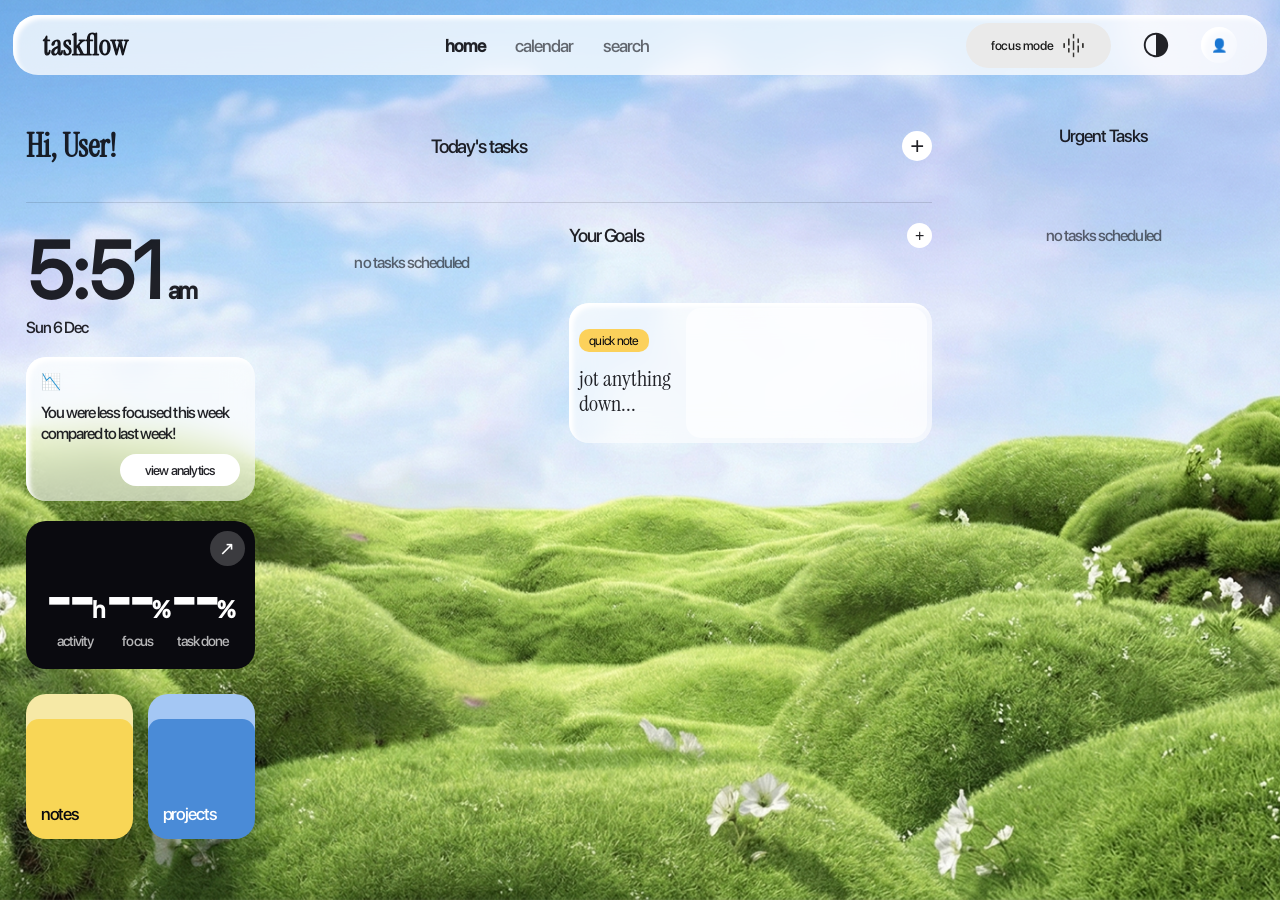
==== commit 71a9a66f: "final modifications" ====
--- a/web/index.html
+++ b/web/index.html
@@ -39,12 +39,14 @@
             <button class="control-pill fmb" onclick="togglePopup('focusPopup', this)">
                 <span class="sfMed" style="font-size:0.8rem; letter-spacing:-0.4px;">focus mode</span>
                 <!-- Asset placeholder for dot matrix -->
-                <img src="assets/icons/focusdot.png" alt="" />
+                <img src="assets/icons/focusdot.png" alt="" width="25px" />
             </button>
 
             <!-- Dark Mode Toggle -->
-            <button class="theme-toggle glassCard60" onclick="toggleTheme()">
-                <img src="assets/icons/darkmode.png" alt="O" />
+            <button class="theme-toggle" onclick="toggleTheme()">
+                <svg class="theme-icon" viewBox="0 0 32 32" fill="none" xmlns="http://www.w3.org/2000/svg" style="height: 100%; width: auto;">
+                    <path d="M16 3C13.4288 3 10.9154 3.76244 8.77759 5.1909C6.63975 6.61935 4.97351 8.64968 3.98957 11.0251C3.00563 13.4006 2.74819 16.0144 3.2498 18.5362C3.75141 21.0579 4.98953 23.3743 6.80762 25.1924C8.6257 27.0105 10.9421 28.2486 13.4638 28.7502C15.9856 29.2518 18.5995 28.9944 20.9749 28.0104C23.3503 27.0265 25.3807 25.3603 26.8091 23.2224C28.2376 21.0846 29 18.5712 29 16C28.9964 12.5533 27.6256 9.24882 25.1884 6.81163C22.7512 4.37445 19.4467 3.00364 16 3ZM5.00001 16C5.00331 13.0836 6.1633 10.2877 8.22548 8.22548C10.2877 6.1633 13.0836 5.00331 16 5V27C13.0836 26.9967 10.2877 25.8367 8.22548 23.7745C6.1633 21.7123 5.00331 18.9164 5.00001 16Z" fill="var(--textPrimary)"/>
+                </svg>
             </button>
 
             <!-- Profile -->
@@ -100,8 +102,8 @@
                         </div>
 
                         <div class="glassCard60 analytics-card">
-                            <p class="chart-icon">📈</p>
-                            <p class="sfMed">You were more focused this week compared to last week!</p>
+                            <p class="chart-icon">📉</p>
+                            <p class="sfMed">You were less focused this week compared to last week!</p>
                             <button class="btn-small sfMed" onclick="window.location.href='stats.html'">view
                                 analytics</button>
                         </div>
@@ -149,7 +151,7 @@
                                 <div class="instSerif"
                                     style="font-size:1.4rem; color:var(--textPrimary); line-height:1.1; padding-left: 5px;">
                                     jot
-                                    something<br>down...</div>
+                                    anything<br>down...</div>
                             </div>
                             <textarea class="sfReg" placeholder=""
                                 onkeydown="if(event.key === 'Enter') { event.preventDefault(); if(this.value.trim()){ if(window.eel){eel.add_global_note(this.value.trim())();} this.value=''; this.blur(); alert('Note saved!'); } }"></textarea>
@@ -207,7 +209,8 @@
     </script>
     <div id="focusPopup" class="popup-card glassCard90" style="width: 280px; position: fixed;">
         <div style="display:flex; justify-content:space-between; align-items:center; margin-bottom: 15px;">
-            <span class="instSerif" style="font-size: 1.4rem; color: var(--textPrimary); -webkit-text-stroke: 0.5px;">focus mode</span>
+            <span class="instSerif"
+                style="font-size: 1.4rem; color: var(--textPrimary); -webkit-text-stroke: 0.5px;">focus mode</span>
         </div>
         <div style="margin-bottom: 15px;">
             <span class="popup-lbl sfReg">name</span>
@@ -230,30 +233,41 @@
     </div>
 
     <div id="profilePopup" class="popup-card glassCard90" style="width: 250px; position: fixed;">
-        <div id="profileUsername" class="sfMed" style="font-size: 1.4rem; color: var(--textPrimary); margin-bottom: 10px;">Username</div>
+        <div id="profileUsername" class="sfMed"
+            style="font-size: 1.4rem; color: var(--textPrimary); margin-bottom: 10px;">Username</div>
         <div style="margin-bottom: 20px;">
-            <label for="energySlider" class="sfReg" style="font-size: 0.8rem; color: var(--textSecondary); display:flex; justify-content:space-between;">
+            <label for="energySlider" class="sfReg"
+                style="font-size: 0.8rem; color: var(--textSecondary); display:flex; justify-content:space-between;">
                 <span>Energy Level</span>
                 <span id="energyLabel" style="color:var(--pillColor2);">Med</span>
             </label>
-            <input type="range" id="energySlider" min="1" max="3" value="2" class="custom-slider" style="width:100%; margin-top:5px; accent-color:var(--pillColor2);" onchange="updateEnergyLevel(this.value)" oninput="updateEnergyLabel(this.value)">
+            <input type="range" id="energySlider" min="1" max="3" value="2" class="custom-slider"
+                style="width:100%; margin-top:5px; accent-color:var(--pillColor2);"
+                onchange="updateEnergyLevel(this.value)" oninput="updateEnergyLabel(this.value)">
         </div>
         <div style="display:flex; flex-direction:column; gap:15px; margin-bottom: 25px;">
-            <div style="display:flex; align-items:center; gap: 8px; cursor:pointer; color:var(--textPrimary);" class="sfReg" onclick="window.location.href='stats.html'">
+            <div style="display:flex; align-items:center; gap: 8px; cursor:pointer; color:var(--textPrimary);"
+                class="sfReg" onclick="window.location.href='stats.html'">
                 <span>your data</span>
-                <span style="opacity:0.6; font-size:1.1rem; border: 1px dashed var(--textPrimary); border-radius:50%; width:18px; height:18px; display:flex; align-items:center; justify-content:center;">→</span>
-            </div>
-            <div style="display:flex; align-items:center; gap: 8px; cursor:pointer; color:var(--textPrimary);" class="sfReg" onclick="window.location.href='activity.html'">
+                <span
+                    style="opacity:0.6; font-size:1.1rem; border: 1px dashed var(--textPrimary); border-radius:50%; width:18px; height:18px; display:flex; align-items:center; justify-content:center;">→</span>
+            </div>
+            <div style="display:flex; align-items:center; gap: 8px; cursor:pointer; color:var(--textPrimary);"
+                class="sfReg" onclick="window.location.href='activity.html'">
                 <span>activity</span>
-                <span style="opacity:0.6; font-size:1.1rem; border: 1px dashed var(--textPrimary); border-radius:50%; width:18px; height:18px; display:flex; align-items:center; justify-content:center;">→</span>
-            </div>
-            <div style="display:flex; align-items:center; gap: 8px; cursor:pointer; color:var(--textPrimary);" class="sfReg" onclick="confirmResetProfile()">
+                <span
+                    style="opacity:0.6; font-size:1.1rem; border: 1px dashed var(--textPrimary); border-radius:50%; width:18px; height:18px; display:flex; align-items:center; justify-content:center;">→</span>
+            </div>
+            <div style="display:flex; align-items:center; gap: 8px; cursor:pointer; color:var(--textPrimary);"
+                class="sfReg" onclick="confirmResetProfile()">
                 <span>reset profile</span>
-                <span style="opacity:0.6; font-size:1.1rem; border: 1px dashed var(--textPrimary); border-radius:50%; width:18px; height:18px; display:flex; align-items:center; justify-content:center;">→</span>
+                <span
+                    style="opacity:0.6; font-size:1.1rem; border: 1px dashed var(--textPrimary); border-radius:50%; width:18px; height:18px; display:flex; align-items:center; justify-content:center;">→</span>
             </div>
         </div>
         <div style="display:flex; justify-content:center;">
-            <button class="btn-blue sfMed" style="padding: 10px 25px; font-size: 1.1rem;" onclick="window.location.href='about.html'">about us</button>
+            <button class="btn-blue sfMed" style="padding: 10px 25px; font-size: 1.1rem;"
+                onclick="window.location.href='about.html'">about us</button>
         </div>
     </div>
 
--- a/web/css/dashboard.css
+++ b/web/css/dashboard.css
@@ -123,7 +123,7 @@
 
 /* Control buttons using Glass B from root */
 .control-pill {
-    padding: 15px 25px;
+    padding: 10px 25px;
     border-radius: 25px;
     border: none;
     display: flex;
@@ -154,6 +154,14 @@
 
 .theme-toggle img {
     height: 100%;
+}
+
+.theme-icon {
+    transition: transform 0.4s ease;
+}
+
+html[data-theme="dark"] .theme-icon {
+    transform: rotate(180deg);
 }
 
 .profile-btn {
